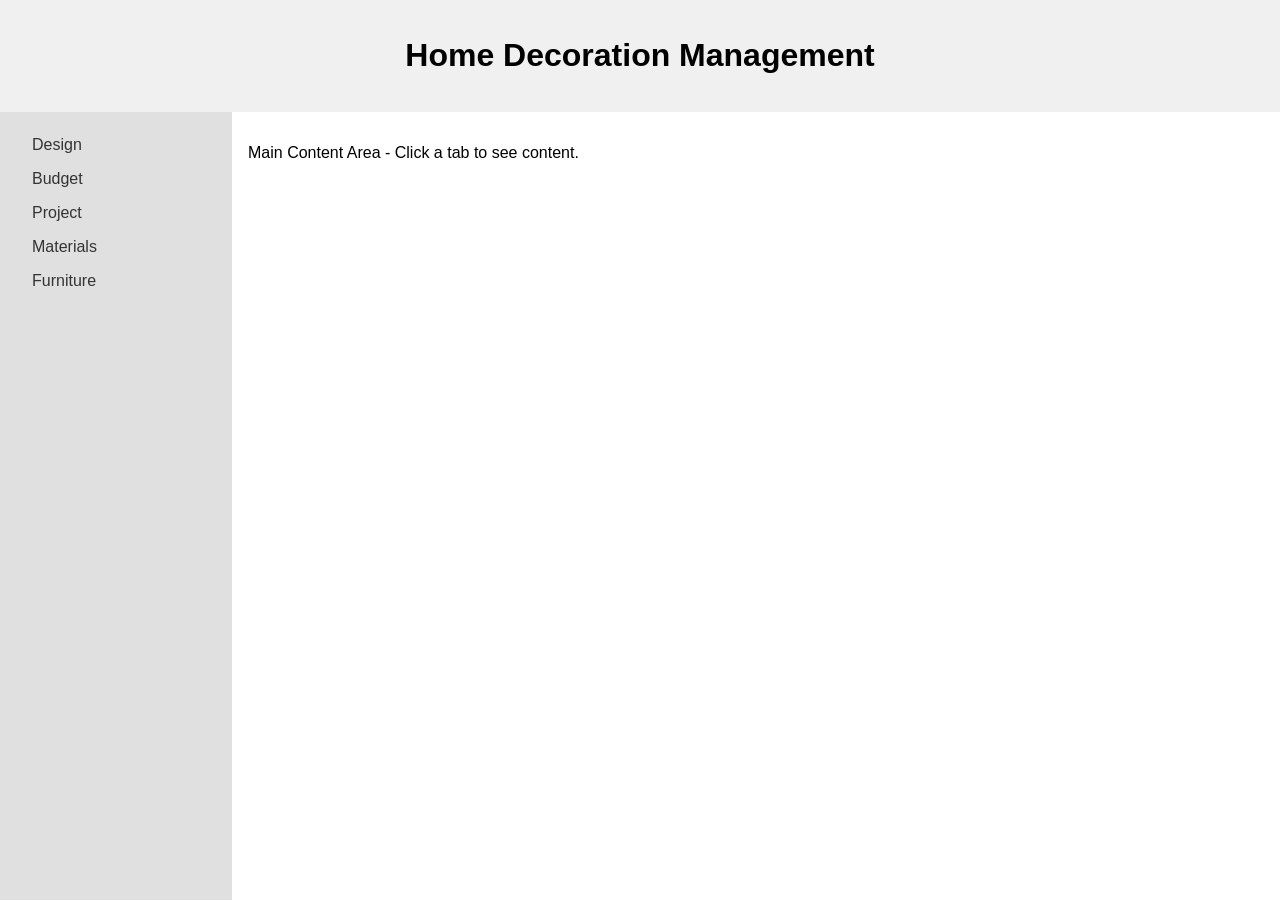
==== index.html @ fd0cd5e8 "feat: Implement initial application framework and budget page This commit introduces the basic struc" ====
<!DOCTYPE html>
<html lang="en">
<head>
    <meta charset="UTF-8">
    <meta name="viewport" content="width=device-width, initial-scale=1.0">
    <title>Home Decoration Management</title>
    <link rel="stylesheet" href="style.css">
</head>
<body>
    <header>
        <h1>Home Decoration Management</h1>
    </header>
    <div class="container">
        <aside class="sidebar">
            <nav>
                <ul>
                    <li><a href="#" data-page="Design">Design</a></li>
                    <li><a href="#" data-page="Budget">Budget</a></li>
                    <li><a href="#" data-page="Project">Project</a></li>
                    <li><a href="#" data-page="Materials">Materials</a></li>
                    <li><a href="#" data-page="Furniture">Furniture</a></li>
                </ul>
            </nav>
        </aside>
        <main class="content" id="main-content">
            <p>Main Content Area - Click a tab to see content.</p>
        </main>
    </div>
    <script src="script.js"></script>
</body>
</html>
---- style.css ----
body {
    font-family: sans-serif;
    margin: 0;
    display: flex;
    flex-direction: column;
    min-height: 100vh;
}

header {
    background-color: #f0f0f0;
    padding: 1em;
    text-align: center;
}

.sidebar {
    background-color: #e0e0e0;
    width: 200px;
    padding: 1em;
}

.content {
    background-color: #ffffff;
    flex-grow: 1;
    padding: 1em;
}

/* Add a wrapper for sidebar and content to sit side-by-side */
.container {
    display: flex;
    flex-grow: 1;
}

.sidebar nav ul {
    list-style-type: none;
    padding: 0;
    margin: 0;
}

.sidebar nav ul li a {
    display: block;
    padding: 0.5em 1em;
    text-decoration: none;
    color: #333;
}

.sidebar nav ul li a:hover {
    background-color: #cccccc;
}
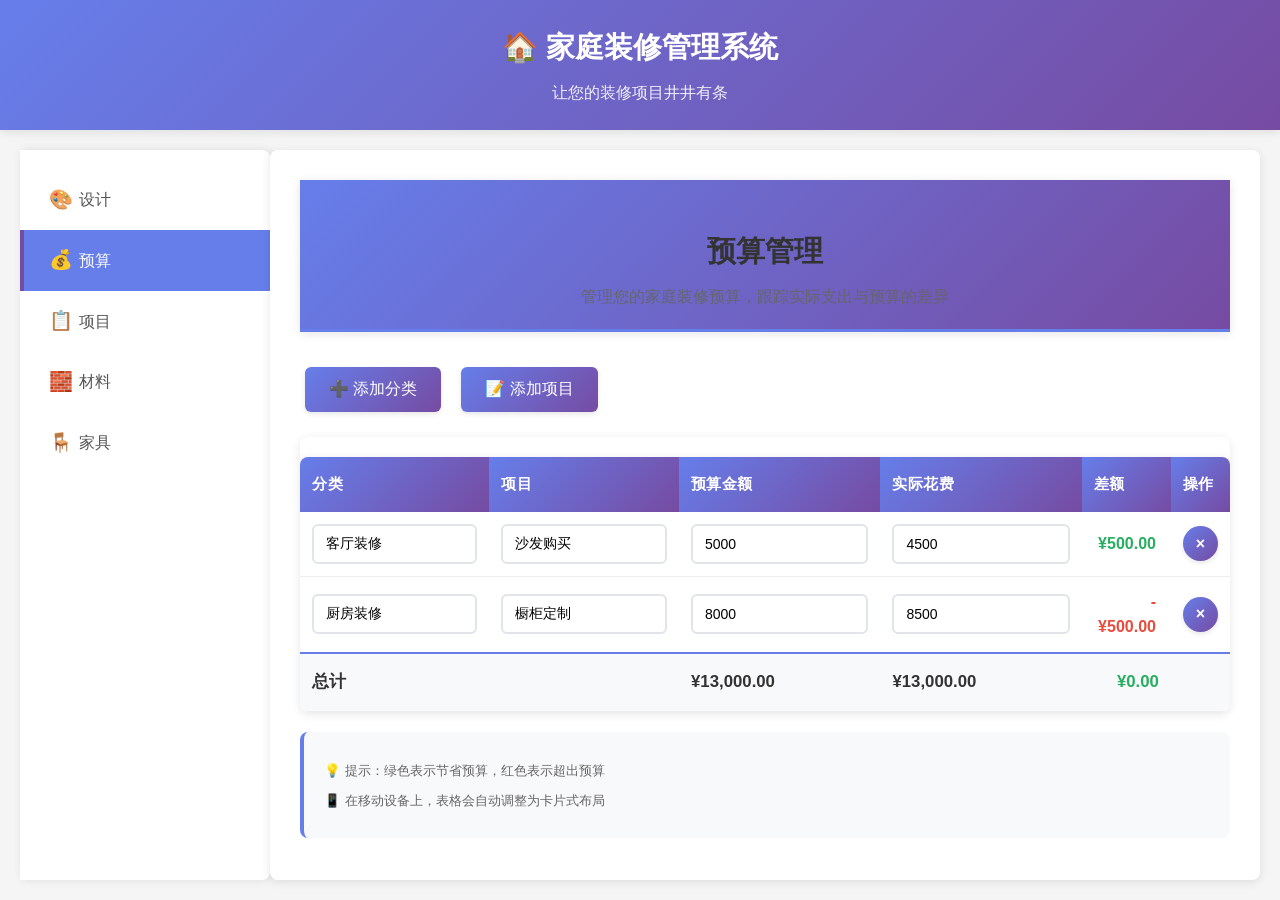
==== commit 665494be: "Refactor home decoration app with improved UX, i18n, and responsive design Co-authored-by: sunyushua" ====
--- a/index.html
+++ b/index.html
@@ -1,31 +1,85 @@
 <!DOCTYPE html>
-<html lang="en">
+<html lang="zh-CN">
 <head>
     <meta charset="UTF-8">
     <meta name="viewport" content="width=device-width, initial-scale=1.0">
-    <title>Home Decoration Management</title>
+    <meta name="description" content="家庭装修管理系统 - 预算管理、设计规划、项目跟踪">
+    <meta name="keywords" content="家庭装修,预算管理,装修规划,项目管理">
+    <title>家庭装修管理系统</title>
     <link rel="stylesheet" href="style.css">
+    <link rel="icon" href="data:image/svg+xml,<svg xmlns='http://www.w3.org/2000/svg' viewBox='0 0 100 100'><text y='.9em' font-size='90'>🏠</text></svg>">
 </head>
 <body>
-    <header>
-        <h1>Home Decoration Management</h1>
+    <header role="banner">
+        <h1>🏠 家庭装修管理系统</h1>
+        <p>让您的装修项目井井有条</p>
     </header>
+    
     <div class="container">
-        <aside class="sidebar">
+        <aside class="sidebar" role="navigation" aria-label="主导航">
             <nav>
-                <ul>
-                    <li><a href="#" data-page="Design">Design</a></li>
-                    <li><a href="#" data-page="Budget">Budget</a></li>
-                    <li><a href="#" data-page="Project">Project</a></li>
-                    <li><a href="#" data-page="Materials">Materials</a></li>
-                    <li><a href="#" data-page="Furniture">Furniture</a></li>
+                <ul role="menubar">
+                    <li role="none">
+                        <a href="#" 
+                           data-page="Design" 
+                           role="menuitem" 
+                           aria-label="设计管理">
+                            <span class="nav-icon">🎨</span>
+                            <span class="nav-text">设计</span>
+                        </a>
+                    </li>
+                    <li role="none">
+                        <a href="#" 
+                           data-page="Budget" 
+                           role="menuitem" 
+                           aria-label="预算管理"
+                           class="active">
+                            <span class="nav-icon">💰</span>
+                            <span class="nav-text">预算</span>
+                        </a>
+                    </li>
+                    <li role="none">
+                        <a href="#" 
+                           data-page="Project" 
+                           role="menuitem" 
+                           aria-label="项目管理">
+                            <span class="nav-icon">📋</span>
+                            <span class="nav-text">项目</span>
+                        </a>
+                    </li>
+                    <li role="none">
+                        <a href="#" 
+                           data-page="Materials" 
+                           role="menuitem" 
+                           aria-label="材料管理">
+                            <span class="nav-icon">🧱</span>
+                            <span class="nav-text">材料</span>
+                        </a>
+                    </li>
+                    <li role="none">
+                        <a href="#" 
+                           data-page="Furniture" 
+                           role="menuitem" 
+                           aria-label="家具管理">
+                            <span class="nav-icon">🪑</span>
+                            <span class="nav-text">家具</span>
+                        </a>
+                    </li>
                 </ul>
             </nav>
         </aside>
-        <main class="content" id="main-content">
-            <p>Main Content Area - Click a tab to see content.</p>
+        
+        <main class="content" id="main-content" role="main" aria-live="polite">
+            <div class="welcome-message">
+                <h2>欢迎使用家庭装修管理系统</h2>
+                <p>请从左侧导航选择您要管理的模块。</p>
+                <div class="loading-indicator" aria-hidden="true">
+                    <div class="spinner"></div>
+                </div>
+            </div>
         </main>
     </div>
+    
     <script src="script.js"></script>
 </body>
 </html>
--- a/style.css
+++ b/style.css
@@ -1,33 +1,65 @@
+/* 基础样式 */
+* {
+    box-sizing: border-box;
+}
+
 body {
-    font-family: sans-serif;
+    font-family: -apple-system, BlinkMacSystemFont, 'Segoe UI', Roboto, Oxygen, Ubuntu, Cantarell, sans-serif;
     margin: 0;
+    padding: 0;
     display: flex;
     flex-direction: column;
     min-height: 100vh;
-}
-
+    background-color: #f5f5f5;
+    color: #333;
+    line-height: 1.6;
+}
+
+/* 头部样式 */
 header {
-    background-color: #f0f0f0;
-    padding: 1em;
+    background: linear-gradient(135deg, #667eea 0%, #764ba2 100%);
+    color: white;
+    padding: 1.5em;
     text-align: center;
-}
-
-.sidebar {
-    background-color: #e0e0e0;
-    width: 200px;
-    padding: 1em;
-}
-
-.content {
-    background-color: #ffffff;
-    flex-grow: 1;
-    padding: 1em;
-}
-
-/* Add a wrapper for sidebar and content to sit side-by-side */
+    box-shadow: 0 2px 10px rgba(0,0,0,0.1);
+}
+
+header h1 {
+    margin: 0 0 10px 0;
+    font-size: 1.8em;
+    font-weight: 600;
+}
+
+header p {
+    margin: 0;
+    font-size: 1em;
+    opacity: 0.9;
+    font-weight: 300;
+}
+
+/* 容器布局 */
 .container {
     display: flex;
+    flex-direction: row;
     flex-grow: 1;
+    max-width: 1400px;
+    margin: 0 auto;
+    width: 100%;
+}
+
+/* 侧边栏样式 */
+.sidebar {
+    background-color: #ffffff;
+    width: 250px;
+    padding: 0;
+    flex-shrink: 0;
+    box-shadow: 2px 0 10px rgba(0,0,0,0.1);
+    border-radius: 0 8px 8px 0;
+    margin: 20px 0 20px 20px;
+}
+
+.sidebar nav {
+    padding: 20px 0;
 }
 
 .sidebar nav ul {
@@ -36,13 +68,556 @@
     margin: 0;
 }
 
+.sidebar nav ul li {
+    margin: 0;
+}
+
 .sidebar nav ul li a {
-    display: block;
-    padding: 0.5em 1em;
+    display: flex;
+    align-items: center;
+    padding: 15px 25px;
     text-decoration: none;
+    color: #555;
+    font-weight: 500;
+    transition: all 0.3s ease;
+    border-left: 4px solid transparent;
+}
+
+.nav-icon {
+    font-size: 1.2em;
+    margin-right: 10px;
+    width: 20px;
+    text-align: center;
+}
+
+.nav-text {
+    flex: 1;
+}
+
+.sidebar nav ul li a:hover {
+    background-color: #f8f9fa;
+    color: #667eea;
+    border-left-color: #667eea;
+    transform: translateX(5px);
+}
+
+.sidebar nav ul li a.active {
+    background-color: #667eea;
+    color: white;
+    border-left-color: #764ba2;
+}
+
+/* 主内容区域 */
+.content {
+    background-color: #ffffff;
+    flex-grow: 1;
+    padding: 30px;
+    margin: 20px 20px 20px 0;
+    border-radius: 8px;
+    box-shadow: 0 2px 10px rgba(0,0,0,0.1);
+    overflow-y: auto;
+}
+
+/* 加载和错误状态 */
+.loading {
+    text-align: center;
+    padding: 50px;
+    font-size: 1.2em;
+    color: #666;
+}
+
+.error {
+    text-align: center;
+    padding: 50px;
+    color: #e74c3c;
+}
+
+.error h3 {
+    color: #c0392b;
+    margin-bottom: 15px;
+}
+
+.error button {
+    background-color: #e74c3c;
+    color: white;
+    border: none;
+    padding: 10px 20px;
+    border-radius: 5px;
+    cursor: pointer;
+    font-size: 1em;
+    margin-top: 15px;
+    transition: background-color 0.3s ease;
+}
+
+.error button:hover {
+    background-color: #c0392b;
+}
+
+/* 页面占位符 */
+.page-placeholder {
+    text-align: center;
+    padding: 80px 20px;
+    color: #666;
+}
+
+.page-placeholder h2 {
     color: #333;
-}
-
-.sidebar nav ul li a:hover {
-    background-color: #cccccc;
-}
+    margin-bottom: 20px;
+    font-size: 2em;
+}
+
+/* 欢迎消息 */
+.welcome-message {
+    text-align: center;
+    padding: 60px 20px;
+    color: #666;
+}
+
+.welcome-message h2 {
+    color: #333;
+    margin-bottom: 20px;
+    font-size: 1.8em;
+}
+
+.loading-indicator {
+    margin-top: 30px;
+}
+
+.spinner {
+    width: 40px;
+    height: 40px;
+    border: 4px solid #f3f3f3;
+    border-top: 4px solid #667eea;
+    border-radius: 50%;
+    animation: spin 1s linear infinite;
+    margin: 0 auto;
+}
+
+@keyframes spin {
+    0% { transform: rotate(0deg); }
+    100% { transform: rotate(360deg); }
+}
+
+/* 预算页面样式 */
+#budget-page header {
+    margin-bottom: 30px;
+    padding-bottom: 20px;
+    border-bottom: 3px solid #667eea;
+}
+
+#budget-page h2 {
+    color: #333;
+    margin-bottom: 10px;
+    font-size: 1.8em;
+}
+
+#budget-page header p {
+    color: #666;
+    margin: 0;
+    font-size: 1em;
+}
+
+.budget-controls {
+    margin-bottom: 20px;
+    display: flex;
+    gap: 10px;
+    flex-wrap: wrap;
+}
+
+.table-container {
+    overflow-x: auto;
+    border-radius: 8px;
+    box-shadow: 0 2px 10px rgba(0,0,0,0.1);
+}
+
+.budget-summary {
+    margin-top: 20px;
+    padding: 20px;
+    background-color: #f8f9fa;
+    border-radius: 8px;
+    border-left: 4px solid #667eea;
+}
+
+.summary-info p {
+    margin: 5px 0;
+    color: #666;
+}
+
+/* 按钮样式 */
+button {
+    background: linear-gradient(135deg, #667eea 0%, #764ba2 100%);
+    color: white;
+    border: none;
+    padding: 12px 24px;
+    border-radius: 6px;
+    cursor: pointer;
+    font-size: 1em;
+    font-weight: 500;
+    transition: all 0.3s ease;
+    margin: 5px;
+    box-shadow: 0 2px 5px rgba(0,0,0,0.1);
+}
+
+button:hover {
+    transform: translateY(-2px);
+    box-shadow: 0 4px 15px rgba(0,0,0,0.2);
+}
+
+button:active {
+    transform: translateY(0);
+}
+
+/* 删除按钮 */
+.delete-btn {
+    background-color: #e74c3c;
+    padding: 8px 12px;
+    font-size: 16px;
+    font-weight: bold;
+    border-radius: 50%;
+    width: 35px;
+    height: 35px;
+    display: flex;
+    align-items: center;
+    justify-content: center;
+    margin: 0;
+}
+
+.delete-btn:hover {
+    background-color: #c0392b;
+}
+
+.delete-icon {
+    line-height: 1;
+}
+
+/* 表格样式 */
+#budget-table {
+    width: 100%;
+    border-collapse: collapse;
+    margin-top: 20px;
+    background-color: white;
+    border-radius: 8px;
+    overflow: hidden;
+    box-shadow: 0 2px 10px rgba(0,0,0,0.1);
+}
+
+#budget-table th {
+    background: linear-gradient(135deg, #667eea 0%, #764ba2 100%);
+    color: white;
+    padding: 15px 12px;
+    text-align: left;
+    font-weight: 600;
+    font-size: 0.95em;
+    text-transform: uppercase;
+    letter-spacing: 0.5px;
+}
+
+#budget-table td {
+    padding: 12px;
+    border-bottom: 1px solid #eee;
+    vertical-align: middle;
+}
+
+#budget-table tbody tr:hover {
+    background-color: #f8f9fa;
+}
+
+#budget-table tbody tr:last-child td {
+    border-bottom: none;
+}
+
+/* 总计行样式 */
+.total-row {
+    background-color: #f8f9fa !important;
+    border-top: 2px solid #667eea !important;
+    font-weight: 600;
+}
+
+.total-row td {
+    padding: 15px 12px !important;
+    font-size: 1.05em;
+}
+
+/* 输入框样式 */
+input[type="text"], input[type="number"] {
+    width: 100%;
+    padding: 10px 12px;
+    border: 2px solid #e1e5e9;
+    border-radius: 6px;
+    font-size: 14px;
+    transition: all 0.3s ease;
+    background-color: white;
+}
+
+input[type="text"]:focus, input[type="number"]:focus {
+    outline: none;
+    border-color: #667eea;
+    box-shadow: 0 0 0 3px rgba(102, 126, 234, 0.1);
+}
+
+input[type="text"]:invalid, input[type="number"]:invalid {
+    border-color: #e74c3c;
+}
+
+/* 差值显示样式 */
+.difference {
+    font-weight: 600;
+    text-align: right;
+    padding-right: 15px !important;
+}
+
+.difference.positive {
+    color: #27ae60;
+}
+
+.difference.negative {
+    color: #e74c3c;
+}
+
+/* 通知系统 */
+.notification {
+    position: fixed;
+    top: 20px;
+    right: 20px;
+    padding: 15px 20px;
+    border-radius: 6px;
+    color: white;
+    font-weight: 500;
+    z-index: 1000;
+    transform: translateX(400px);
+    transition: all 0.3s ease;
+    box-shadow: 0 4px 15px rgba(0,0,0,0.2);
+    max-width: 300px;
+}
+
+.notification.show {
+    transform: translateX(0);
+}
+
+.notification.success {
+    background-color: #27ae60;
+}
+
+.notification.error {
+    background-color: #e74c3c;
+}
+
+.notification.warning {
+    background-color: #f39c12;
+}
+
+.notification.info {
+    background-color: #3498db;
+}
+
+/* 响应式设计 */
+@media (max-width: 1024px) {
+    .container {
+        max-width: 100%;
+        margin: 0;
+    }
+    
+    .sidebar {
+        width: 220px;
+        margin: 10px 0 10px 10px;
+    }
+    
+    .content {
+        margin: 10px 10px 10px 0;
+        padding: 20px;
+    }
+    
+    #budget-table {
+        font-size: 14px;
+    }
+    
+    #budget-table th, #budget-table td {
+        padding: 10px 8px;
+    }
+}
+
+@media (max-width: 768px) {
+    .container {
+        flex-direction: column;
+    }
+    
+    .sidebar {
+        width: 100%;
+        margin: 10px;
+        border-radius: 8px;
+    }
+    
+    .sidebar nav {
+        padding: 10px 0;
+    }
+    
+    .sidebar nav ul {
+        display: flex;
+        flex-wrap: wrap;
+        justify-content: center;
+    }
+    
+    .sidebar nav ul li {
+        flex: 1;
+        min-width: 120px;
+    }
+    
+    .sidebar nav ul li a {
+        text-align: center;
+        padding: 12px 8px;
+        border-left: none;
+        border-bottom: 4px solid transparent;
+    }
+    
+    .sidebar nav ul li a:hover,
+    .sidebar nav ul li a.active {
+        transform: none;
+        border-left: none;
+        border-bottom-color: #667eea;
+    }
+    
+    .content {
+        margin: 0 10px 10px 10px;
+        padding: 15px;
+    }
+    
+    header {
+        padding: 1em;
+    }
+    
+    header h1 {
+        font-size: 1.5em;
+    }
+    
+    #budget-page h2 {
+        font-size: 1.5em;
+    }
+    
+    /* 表格在移动设备上的优化 */
+    #budget-table {
+        font-size: 12px;
+        display: block;
+        overflow-x: auto;
+        white-space: nowrap;
+    }
+    
+    #budget-table thead,
+    #budget-table tbody,
+    #budget-table th,
+    #budget-table td,
+    #budget-table tr {
+        display: block;
+    }
+    
+    #budget-table thead tr {
+        position: absolute;
+        top: -9999px;
+        left: -9999px;
+    }
+    
+    #budget-table tr {
+        border: 1px solid #ccc;
+        margin-bottom: 10px;
+        padding: 10px;
+        border-radius: 6px;
+        background-color: white;
+        box-shadow: 0 2px 5px rgba(0,0,0,0.1);
+    }
+    
+    #budget-table td {
+        border: none;
+        padding: 8px 0;
+        position: relative;
+        padding-left: 50% !important;
+        text-align: left;
+    }
+    
+    #budget-table td:before {
+        content: attr(data-label) ": ";
+        position: absolute;
+        left: 6px;
+        width: 45%;
+        padding-right: 10px;
+        white-space: nowrap;
+        font-weight: bold;
+        color: #667eea;
+    }
+    
+    .notification {
+        right: 10px;
+        left: 10px;
+        max-width: none;
+        transform: translateY(-100px);
+    }
+    
+    .notification.show {
+        transform: translateY(0);
+    }
+}
+
+@media (max-width: 480px) {
+    .content {
+        padding: 10px;
+    }
+    
+    button {
+        width: 100%;
+        margin: 5px 0;
+    }
+    
+    .delete-btn {
+        width: 30px;
+        height: 30px;
+        font-size: 14px;
+    }
+}
+
+/* 滚动条样式 */
+::-webkit-scrollbar {
+    width: 8px;
+}
+
+::-webkit-scrollbar-track {
+    background: #f1f1f1;
+    border-radius: 4px;
+}
+
+::-webkit-scrollbar-thumb {
+    background: #c1c1c1;
+    border-radius: 4px;
+}
+
+::-webkit-scrollbar-thumb:hover {
+    background: #a8a8a8;
+}
+
+/* 动画效果 */
+@keyframes fadeIn {
+    from { opacity: 0; transform: translateY(20px); }
+    to { opacity: 1; transform: translateY(0); }
+}
+
+.content > * {
+    animation: fadeIn 0.5s ease-out;
+}
+
+/* 打印样式 */
+@media print {
+    .sidebar {
+        display: none;
+    }
+    
+    .content {
+        margin: 0;
+        padding: 20px;
+        box-shadow: none;
+    }
+    
+    button {
+        display: none;
+    }
+    
+    #budget-table {
+        box-shadow: none;
+    }
+}
